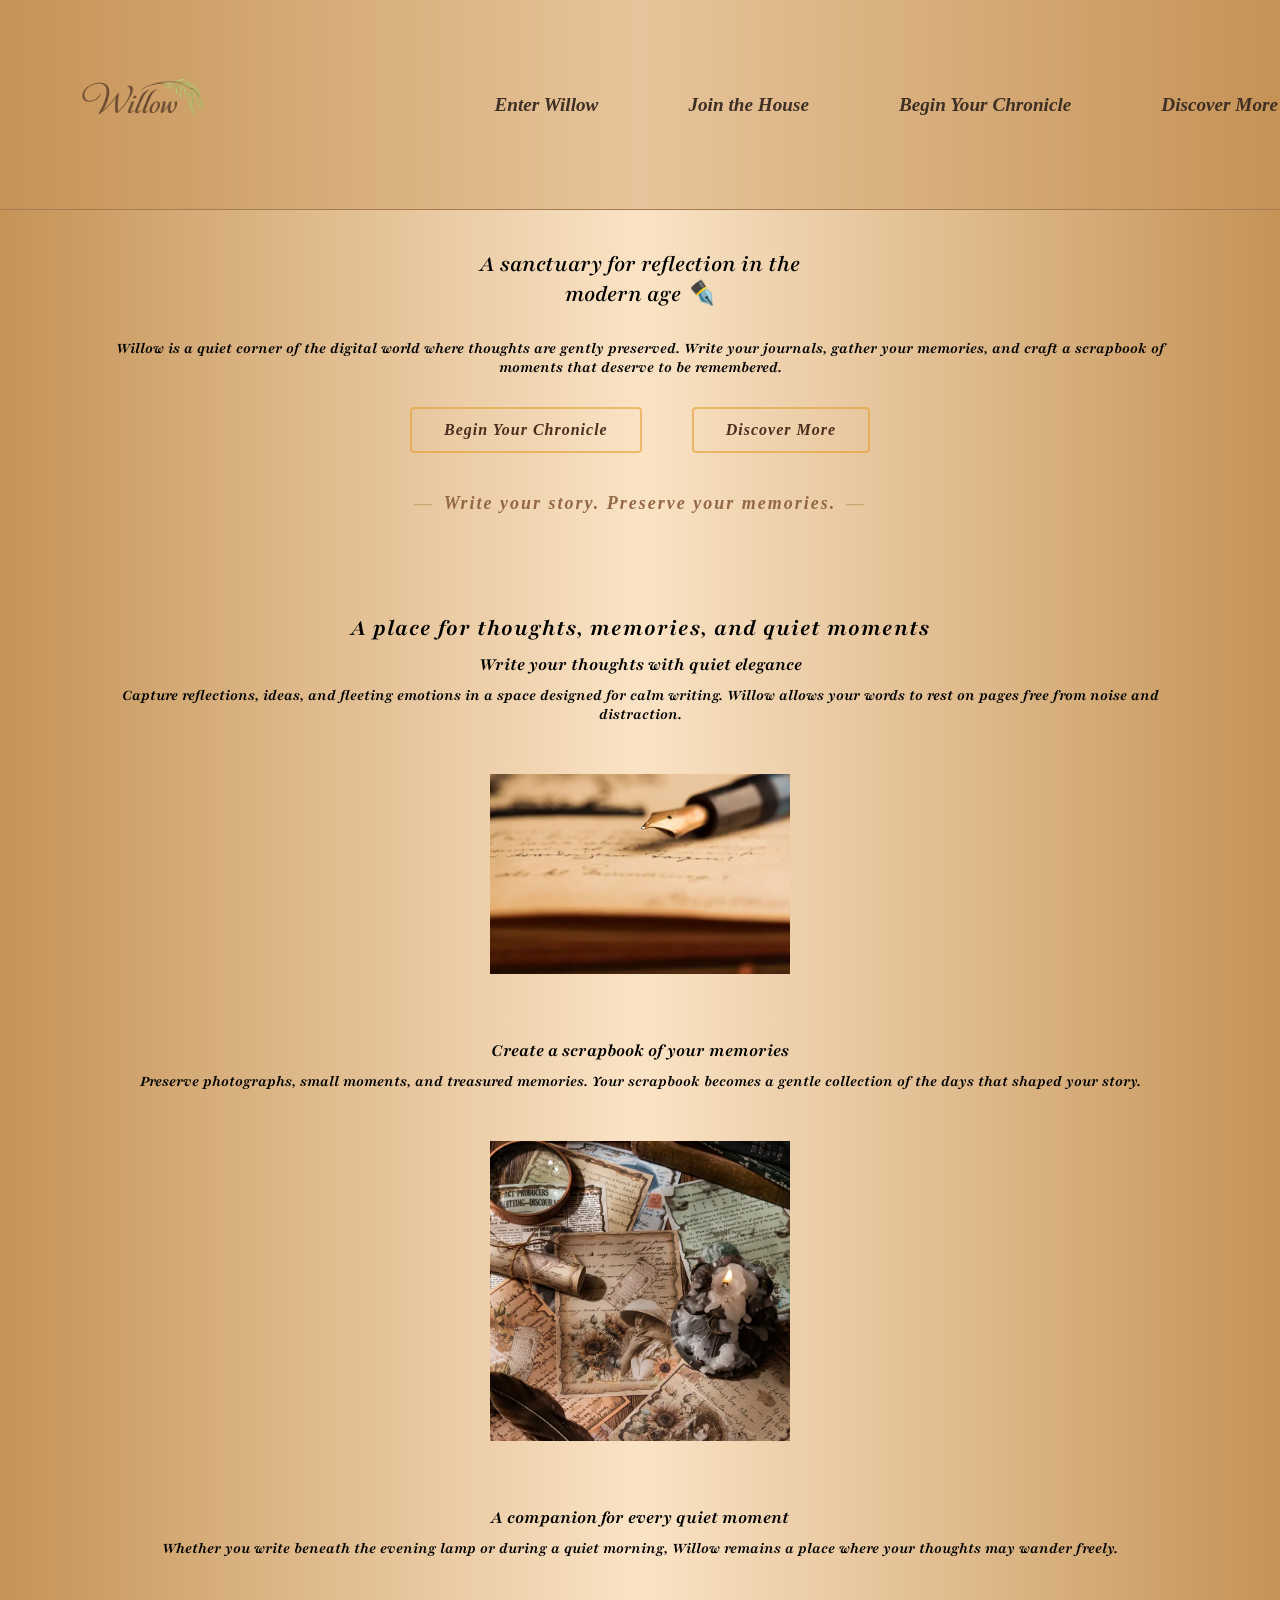
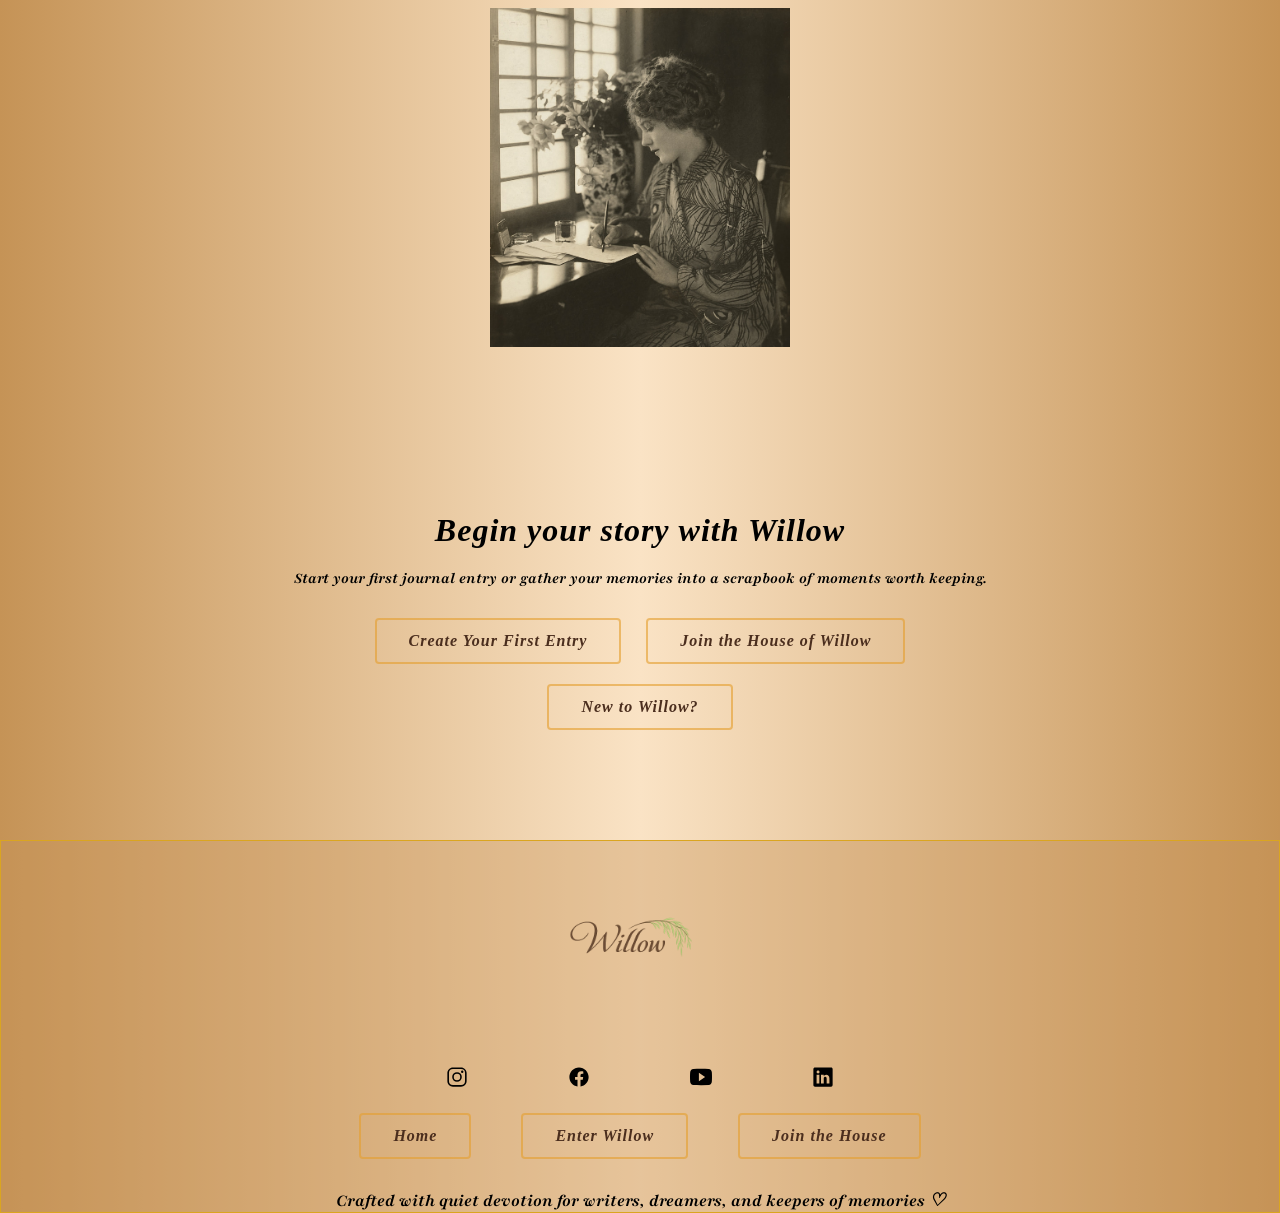
==== index.html @ 283a9eb8 "Updates" ====
<!DOCTYPE html>
<html lang="en">
<head>
    <meta charset="UTF-8">
    <meta name="viewport" content="width=device-width, initial-scale=1.0">
    <link rel="stylesheet" href="style.css">
    <link href="https://fonts.googleapis.com/css2?family=Playfair+Display+SC:ital,wght@0,400;0,700;0,900;1,400;1,700;1,900&family=Playfair:ital,opsz,wght@0,5..1200,300..900;1,5..1200,300..900&display=swap" rel="stylesheet">
    <title>Willow</title>
    
</head>
<body>

<header>

     <!-- NAVIGATION -->
 <nav class="navbar">

    <div class="logo">
        <a href="index.html">
            <img src="images/willow.png" alt="willow logo">
        </a>
    </div>

    <ul class="navlinks">
        <li><a href="login.html">Enter Willow</a></li>
        <li><a href="register.html">Join the House</a></li>
        <li><a href="register.html">Begin Your Chronicle</a></li>
        <li><a href="#features">Discover More</a></li>
    </ul>

</nav>

    <!-- HERO SECTION -->
     <section>
       <h1><span>A sanctuary for reflection</span> in the <br> modern age ✒️</h1>
       <p>Willow is a quiet corner of the digital world where thoughts are gently preserved. 
          Write your journals, gather your memories, and craft a scrapbook of moments that deserve to be remembered.</p>
       <div class="hero-buttons">
        <li><a href="register.html" class="button">Begin Your Chronicle</a></li>
        <li><a href="#features" class="button">Discover More</a></li>
       </div>
      
       <p class="tagline">Write your story. Preserve your memories.</p>
     </section>
</header>

<main>
    <!-- FEATURES SECTION -->
     <section>
        <h2 id="features">A place for <span>thoughts, memories, and quiet moments</span></h2>
         <div>
           <h3>Write your thoughts with quiet elegance</h3>
           <p>Capture reflections, ideas, and fleeting emotions in a space designed for calm writing.
            Willow allows your words to rest on pages free from noise and distraction.</p>
            <img src="images/vintage_paper.webp" alt="feature 1 display" width="300px">
         </div>
         <div>
            <h3>Create a scrapbook of your memories</h3>
            <p>Preserve photographs, small moments, and treasured memories. 
              Your scrapbook becomes a gentle collection of the days that shaped your story.</p>
              <img src="images/journaling.webp" alt="feature 2 display" width="300px">
         </div>
         <div>
            <h3>A companion for every quiet moment</h3>
            <p>Whether you write beneath the evening lamp or during a quiet morning,
              Willow remains a place where your thoughts may wander freely.</p>
            <img src="images/woman.jpg" alt="feature 3 display" width="300px">
         </div>
     </section>

   <!-- CTA SECTION -->
<section class="cta">
    <h2>Begin your story with Willow</h2>

    <p>
        Start your first journal entry or gather your memories into a scrapbook
        of moments worth keeping.
    </p>

    <div class="cta-buttons">
        <a href="Create/journal.html" class="button">
            Create Your First Entry
        </a>

        <a href="register.html" class="button">
            Join the House of Willow
        </a>
    </div>

    <a href="register.html" class="button">New to Willow?</a>
</section>
    
<!-- FOOTER  -->
<footer>
    <div class="logo">
        <a href="index.html">
            <img src="images/willow.png" alt="willow logo">
        </a>
    </div>
      
  <ul class="social">
    <li><a href="https://www.instagram.com/" target="_blank"><img src="images/instagram.svg" width="20px"></a></li>
    <li><a href="https://www.facebook.com/" target="_blank"><img src="images/facebook.svg" width="20px"></a></li>
    <li><a href="https://www.youtube.com/" target="_blank"><img src="images/youtube.svg" width="20px"></a></li>
    <li><a href="https://www.linkedin.com/" target="_blank"><img src="images/linkedin.svg" width="20px"></a></li>
  </ul>
  <ul class="links">
    <li><a href="index.html" class="button">Home</a></li>
    <li><a href="login.html" class="button">Enter Willow</a></li>
    <li><a href="register.html" class="button">Join the House</a></li>
  </ul>
    <p>Crafted with quiet devotion for writers, dreamers, and keepers of memories ♡</p>
</footer>
      

</body>
</html>
---- style.css ----
*{
margin:0;
padding:0;
box-sizing:border-box;
}

body{
  font-family: "Playfair", serif;
  font-optical-sizing: auto;
  font-weight: bold;
  font-style: italic;
  text-align: center;
  background: linear-gradient(to right,  #c59356, #fae3c5, #c59356);
}

img{
    
    transition: transform 1s;
}
img:hover{
    
    transform: translateX(-8px) rotate(9deg);
}

li{
    list-style: none;
}


/* SECTION */
header section{
    margin-top: 40px;
}
section{
    margin: 100px;
}
section h2{
    text-align: center;
    letter-spacing: 1px;
}
section div img{
    margin: 50px 20px;
}
section div{
    margin: 10px;
}
section div h3{
    margin: 10px;
}

.new{
    margin-top: 30px;
    font-size: 15px;
    font-family: 'Playfair', serif;
    font-style: italic;
    color: #825429;
    letter-spacing: 1px;
    opacity: 0.8;
}

/* NAVBAR */
.navbar{
    display: flex;
    justify-content: space-between;
    align-items: center;
    padding: 2px;
    border-bottom: 1px solid #a67c52;
    background-color: #c5935662;
}

.navlinks{
    display: flex;
    list-style: none;
    gap: 60px 90px;
    font-size: larger;
    font-family:'Segoe UI', Tahoma, Geneva, Verdana, sans-serif;
}

.logo img{
    transition: transform 0.3s;
    width: 300px;
    height: auto;
}

.logo img:hover{
    transform: translateY(3px);
}

.navlinks a{
    text-decoration: none;
    color: #3e2f25;
    font-family: 'Playfair Display', serif;
    font-weight: 600;
    transition: 0.3s ease-in;
}

.navlinks a:hover{
    color: #a67c52;
}

/* HERO SECTION */
.hero-buttons{
    display: flex;
    justify-content: center;
    gap: 50px;
    margin-top: 30px;
}

.tagline{
    margin-top: 40px;
    font-family: 'Playfair Display', serif;
    font-size: 18px;
    letter-spacing: 2px;
    color: #8a5d3a;   /* soft vintage brown */
    font-style: italic;
    opacity: 0.9;
}

.tagline::before,
.tagline::after{
    content: "—";
    margin: 0 10px;
    color: #c9a46c;
}

.button{
    display: inline-block;
    padding: 12px 32px;
    font-family: 'Playfair Display', serif;
    font-size: 16px;
    letter-spacing: 1px;
    color: #4b2e1e;
    text-decoration: none;
    border: 2px solid #e6a0309d;
    background-color: transparent;
    border-radius: 4px;
    transition: all 0.3s ease;
}

.button:hover{
    background-color: #4b2e1e;
    color: #c9a46c;
    border-color: #a67c52;
    transform: translateY(-2px);
    box-shadow: 0 6px 18px rgba(0,0,0,0.15);
}

/* CTA SECTION */
.cta{
    text-align: center;
    padding:10px;
}

.cta h2{
    font-family: 'Playfair Display', serif;
    font-size: 32px;
    margin-bottom: 20px;
}

.cta p{
    font-size: 16px;
    margin-bottom: 30px;
}

.cta-buttons{
    display: flex;
    justify-content: center;
    gap: 25px;
    margin-bottom: 20px;
}

.new{
    font-style: italic;
    opacity: 0.8;
}

/* FOOTER */
footer{
    background-color:#c5935662;;
    border: 1px solid goldenrod;
    text-align:center;
    display:grid;
    gap:20px;
    justify-items:center;
    width: 100%;
}

/* Social icons + links container */
footer ul{
    list-style:none;
    padding:0;
    margin:0;

    display:flex;
    flex-direction:row;
    align-items:center;
    gap:100px;
}

/* Social icons */
footer ul li img{
    width:22px;
    transition:0.3s;
}

footer ul li img:hover{
    transform:scale(1.2);
}

/* Navigation links */
footer ul li a{
    text-decoration:none;
    color:#4b2c63;
    font-style:italic;
}

footer ul li a:hover{
    text-decoration:none;
}

.links{
    display:flex;
    flex-direction:row;
    gap:50px;
}

/* Footer text */
footer p{
    font-style:italic;
    font-size:18px;
    margin-top:10px;
}


/* LOGIN PAGE */

/* container */

.login-container{
    width:400px;
    margin:120px auto;
    padding:40px;
    background:#fffaf3;
    border:1px solid #c9a46c;
    text-align:center;
    border-radius:6px;
}

/* heading */

.login-container h1{
    margin-bottom:10px;
    color:#4b2e1e;
}

.login-subtext{
    margin-bottom:30px;
    color:#7a5c46;
}

/* form */

.login-form{
    display:flex;
    flex-direction:column;
    text-align:left;
}

.login-form label{
    margin-top:15px;
    margin-bottom:5px;
    color:#4b2e1e;
}

.login-form input{
    padding:10px;
    border:1px solid #c9a46c;
    border-radius:4px;
    font-family:'Playfair Display', serif;
}

/* login button spacing */

.login-form .button{
    margin-top:25px;
}

/* register link */

.login-register{
    margin-top:20px;
}

.login-register a{
    color:#4b2e1e;
    text-decoration:none;
    font-weight:600;
}

/* REGISTER PAGE */

.register-container{
    width:420px;
    margin:120px auto;
    padding:40px;
    background:#fffaf3;
    border:1px solid #c9a46c;
    border-radius:6px;
    text-align:center;
}

.register-container h1{
    color:#4b2e1e;
    margin-bottom:10px;
}

.register-subtext{
    margin-bottom:30px;
    color:#7a5c46;
}

/* form */

.register-form{
    display:flex;
    flex-direction:column;
    text-align:left;
}

.register-form label{
    margin-top:15px;
    margin-bottom:5px;
    color:#4b2e1e;
}

.register-form input{
    padding:10px;
    border:1px solid #c9a46c;
    border-radius:4px;
    font-family:'Playfair Display', serif;
}

/* button spacing */

.register-form .button{
    margin-top:25px;
}

/* login link */

.login-link{
    margin-top:20px;
}

.login-link a{
    color:#4b2e1e;
    text-decoration:none;
    font-weight:600;
}

/* JOURNAL PAGE */
/* FORM CONTAINER */

.journal-form{
    background:#fdfaf3;
    width:400px;
    margin:120px auto;
    margin-top: 20px;
    padding:40px;
    border:1px solid #d4b483;
    border-radius:8px;

    box-shadow:0 10px 25px rgba(0,0,0,0.15);
}


/* HEADING */

h1{
    text-align:center;
    margin-bottom:30px;
    font-weight:600;
}


/* LABELS */

label{
    display:block;
    margin-top:15px;
    margin-bottom:5px;
    font-weight:500;
}


/* INPUT + SELECT + TEXTAREA */

input,
select,
textarea{

    width:100%;
    padding:10px;

    border:1px solid #c9a46c;
    border-radius:4px;

    font-family:serif;
    font-size:15px;

    background:#fffdf8;
}


/* TEXTAREA */

textarea{
    resize:vertical;
}


/* BUTTONS */

button{

    margin-top:20px;
    margin-right:10px;

    padding:10px 22px;

    border:2px solid #c9a46c;
    background:transparent;

    font-family:'Playfair Display', serif;
    letter-spacing:1px;

    color:#4b2e1e;
    cursor:pointer;

    transition:all 0.3s ease;
}


/* BUTTON HOVER */

button:hover{

    background:#4b2e1e;
    color:#f5efe6;

    transform:translateY(-2px);
    box-shadow:0 6px 15px rgba(0,0,0,0.15);
}

/* scrapbook button in journal page */
.btn_space{
    margin-top: 20px;
    margin-bottom: 60px;
}

.entry{
background:#f5e6c8;
padding:15px;
margin:15px;
border-left:4px solid #c9a46c;
font-family:serif;
}
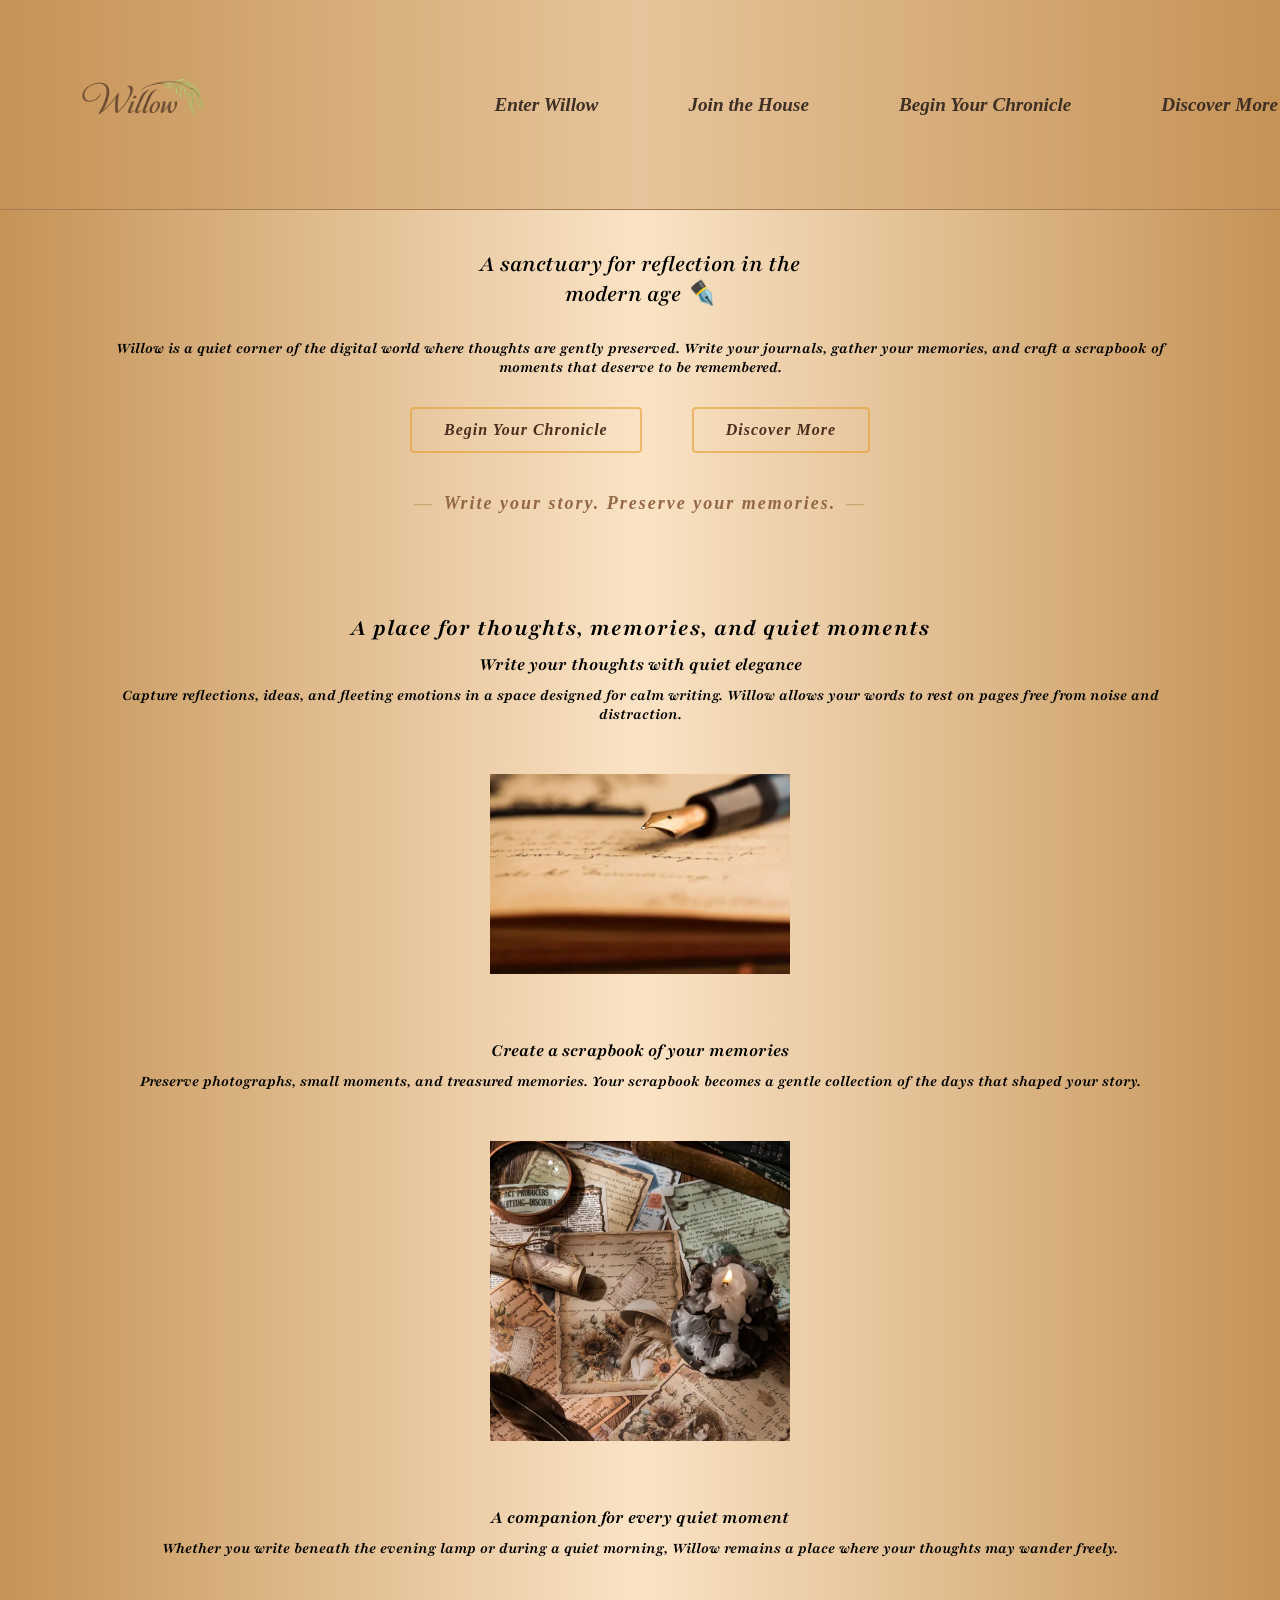
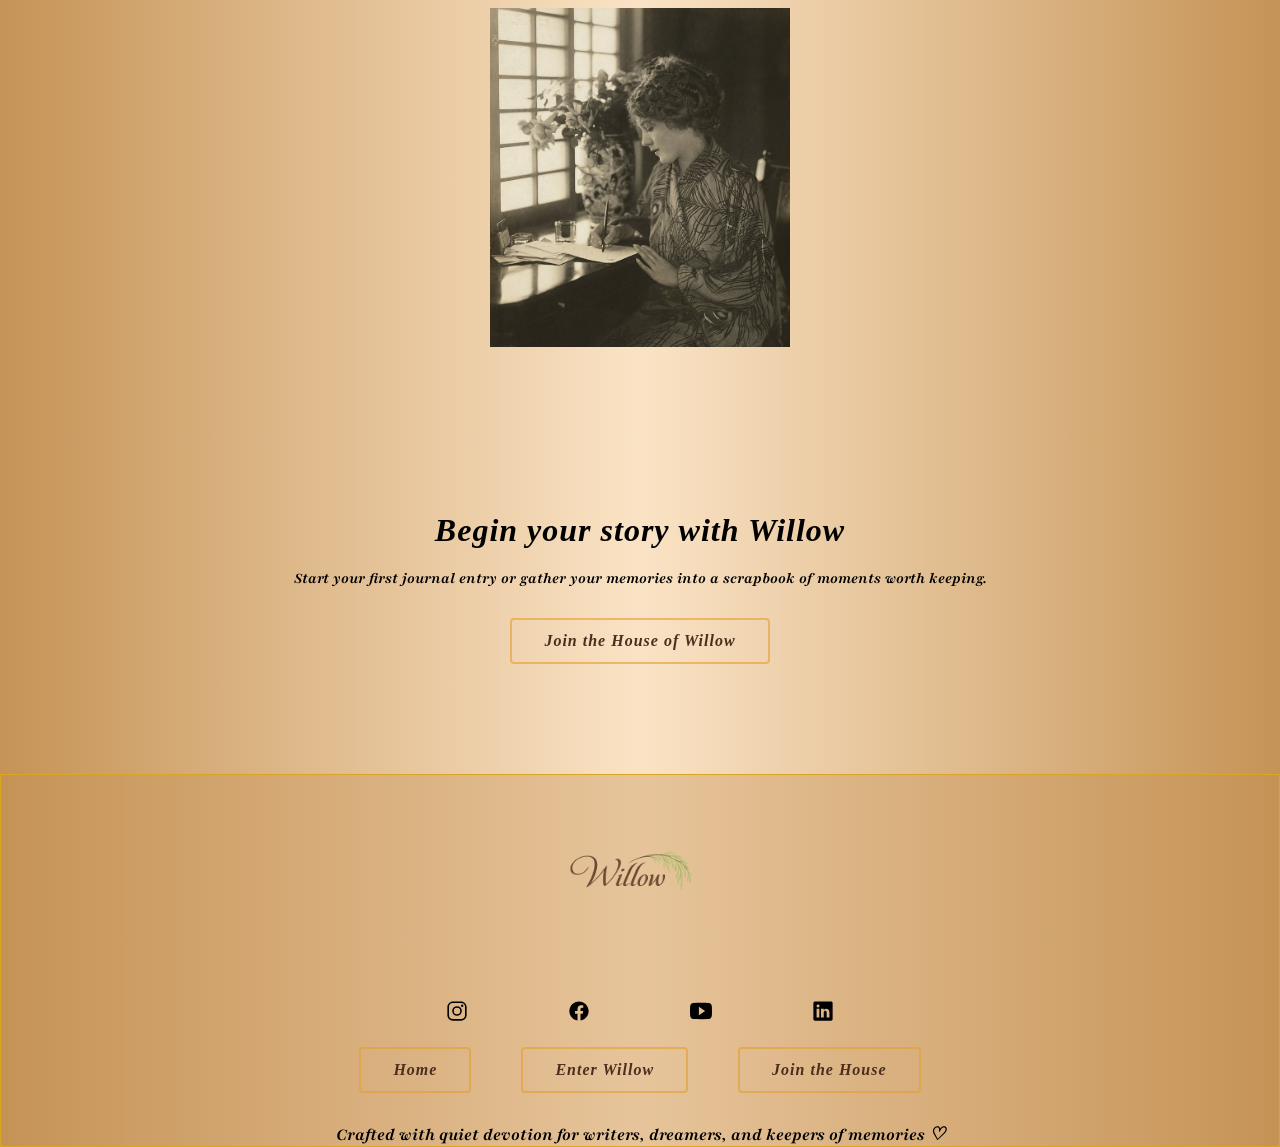
==== commit 3ff0a052: "update in home page" ====
--- a/index.html
+++ b/index.html
@@ -4,7 +4,8 @@
     <meta charset="UTF-8">
     <meta name="viewport" content="width=device-width, initial-scale=1.0">
     <link rel="stylesheet" href="style.css">
-    <link href="https://fonts.googleapis.com/css2?family=Playfair+Display+SC:ital,wght@0,400;0,700;0,900;1,400;1,700;1,900&family=Playfair:ital,opsz,wght@0,5..1200,300..900;1,5..1200,300..900&display=swap" rel="stylesheet">
+    <link href="https://fonts.googleapis.com/css2?family=Playfair+Display+SC:ital,wght@0,400;0,700;0,900;1,400;1,700;1,900&family=Playfair:ital,opsz,wght@0,5..1200,300..900;1,5..1200,300..900&display=swap"
+     rel="stylesheet">
     <title>Willow</title>
     
 </head>
@@ -77,17 +78,12 @@
         of moments worth keeping.
     </p>
 
-    <div class="cta-buttons">
-        <a href="Create/journal.html" class="button">
-            Create Your First Entry
-        </a>
+    
 
         <a href="register.html" class="button">
             Join the House of Willow
         </a>
     </div>
-
-    <a href="register.html" class="button">New to Willow?</a>
 </section>
     
 <!-- FOOTER  -->
--- a/style.css
+++ b/style.css
@@ -1,467 +1,533 @@
-*{
-margin:0;
-padding:0;
-box-sizing:border-box;
-}
-
-body{
+* {
+  margin: 0;
+  padding: 0;
+  box-sizing: border-box;
+}
+
+body {
   font-family: "Playfair", serif;
   font-optical-sizing: auto;
   font-weight: bold;
   font-style: italic;
   text-align: center;
-  background: linear-gradient(to right,  #c59356, #fae3c5, #c59356);
-}
-
-img{
-    
-    transition: transform 1s;
-}
-img:hover{
-    
-    transform: translateX(-8px) rotate(9deg);
-}
-
-li{
-    list-style: none;
-}
-
+  background: linear-gradient(to right, #c59356, #fae3c5, #c59356);
+}
+
+img {
+  transition: transform 1s;
+}
+img:hover {
+  transform: translateX(-8px) rotate(9deg);
+}
+
+li {
+  list-style: none;
+}
 
 /* SECTION */
-header section{
-    margin-top: 40px;
-}
-section{
-    margin: 100px;
-}
-section h2{
-    text-align: center;
-    letter-spacing: 1px;
-}
-section div img{
-    margin: 50px 20px;
-}
-section div{
-    margin: 10px;
-}
-section div h3{
-    margin: 10px;
-}
-
-.new{
-    margin-top: 30px;
-    font-size: 15px;
-    font-family: 'Playfair', serif;
-    font-style: italic;
-    color: #825429;
-    letter-spacing: 1px;
-    opacity: 0.8;
+header section {
+  margin-top: 40px;
+}
+section {
+  margin: 100px;
+}
+section h2 {
+  text-align: center;
+  letter-spacing: 1px;
+}
+section div img {
+  margin: 50px 20px;
+}
+section div {
+  margin: 10px;
+}
+section div h3 {
+  margin: 10px;
+}
+
+.new {
+  margin-top: 30px;
+  font-size: 15px;
+  font-family: "Playfair", serif;
+  font-style: italic;
+  color: #825429;
+  letter-spacing: 1px;
+  opacity: 0.8;
 }
 
 /* NAVBAR */
-.navbar{
-    display: flex;
-    justify-content: space-between;
-    align-items: center;
-    padding: 2px;
-    border-bottom: 1px solid #a67c52;
-    background-color: #c5935662;
-}
-
-.navlinks{
-    display: flex;
-    list-style: none;
-    gap: 60px 90px;
-    font-size: larger;
-    font-family:'Segoe UI', Tahoma, Geneva, Verdana, sans-serif;
-}
-
-.logo img{
-    transition: transform 0.3s;
-    width: 300px;
-    height: auto;
-}
-
-.logo img:hover{
-    transform: translateY(3px);
-}
-
-.navlinks a{
-    text-decoration: none;
-    color: #3e2f25;
-    font-family: 'Playfair Display', serif;
-    font-weight: 600;
-    transition: 0.3s ease-in;
-}
-
-.navlinks a:hover{
-    color: #a67c52;
+.navbar {
+  display: flex;
+  justify-content: space-between;
+  align-items: center;
+  padding: 2px;
+  border-bottom: 1px solid #a67c52;
+  background-color: #c5935662;
+}
+
+.navlinks {
+  display: flex;
+  list-style: none;
+  gap: 60px 90px;
+  font-size: larger;
+  font-family: "Segoe UI", Tahoma, Geneva, Verdana, sans-serif;
+}
+
+.logo img {
+  transition: transform 0.3s;
+  width: 300px;
+  height: auto;
+}
+
+.logo img:hover {
+  transform: translateY(3px);
+}
+
+.navlinks a {
+  text-decoration: none;
+  color: #3e2f25;
+  font-family: "Playfair Display", serif;
+  font-weight: 600;
+  transition: 0.3s ease-in;
+}
+
+.navlinks a:hover {
+  color: #a67c52;
 }
 
 /* HERO SECTION */
-.hero-buttons{
-    display: flex;
-    justify-content: center;
-    gap: 50px;
-    margin-top: 30px;
-}
-
-.tagline{
-    margin-top: 40px;
-    font-family: 'Playfair Display', serif;
-    font-size: 18px;
-    letter-spacing: 2px;
-    color: #8a5d3a;   /* soft vintage brown */
-    font-style: italic;
-    opacity: 0.9;
+.hero-buttons {
+  display: flex;
+  justify-content: center;
+  gap: 50px;
+  margin-top: 30px;
+}
+
+.tagline {
+  margin-top: 40px;
+  font-family: "Playfair Display", serif;
+  font-size: 18px;
+  letter-spacing: 2px;
+  color: #8a5d3a; /* soft vintage brown */
+  font-style: italic;
+  opacity: 0.9;
 }
 
 .tagline::before,
-.tagline::after{
-    content: "—";
-    margin: 0 10px;
-    color: #c9a46c;
-}
-
-.button{
-    display: inline-block;
-    padding: 12px 32px;
-    font-family: 'Playfair Display', serif;
-    font-size: 16px;
-    letter-spacing: 1px;
-    color: #4b2e1e;
-    text-decoration: none;
-    border: 2px solid #e6a0309d;
-    background-color: transparent;
-    border-radius: 4px;
-    transition: all 0.3s ease;
-}
-
-.button:hover{
-    background-color: #4b2e1e;
-    color: #c9a46c;
-    border-color: #a67c52;
-    transform: translateY(-2px);
-    box-shadow: 0 6px 18px rgba(0,0,0,0.15);
+.tagline::after {
+  content: "—";
+  margin: 0 10px;
+  color: #c9a46c;
+}
+
+.button {
+  display: inline-block;
+  padding: 12px 32px;
+  font-family: "Playfair Display", serif;
+  font-size: 16px;
+  letter-spacing: 1px;
+  color: #4b2e1e;
+  text-decoration: none;
+  border: 2px solid #e6a0309d;
+  background-color: transparent;
+  border-radius: 4px;
+  transition: all 0.3s ease;
+}
+
+.button:hover {
+  background-color: #4b2e1e;
+  color: #c9a46c;
+  border-color: #a67c52;
+  transform: translateY(-2px);
+  box-shadow: 0 6px 18px rgba(0, 0, 0, 0.15);
 }
 
 /* CTA SECTION */
-.cta{
-    text-align: center;
-    padding:10px;
-}
-
-.cta h2{
-    font-family: 'Playfair Display', serif;
-    font-size: 32px;
-    margin-bottom: 20px;
-}
-
-.cta p{
-    font-size: 16px;
-    margin-bottom: 30px;
-}
-
-.cta-buttons{
-    display: flex;
-    justify-content: center;
-    gap: 25px;
-    margin-bottom: 20px;
-}
-
-.new{
-    font-style: italic;
-    opacity: 0.8;
+.cta {
+  text-align: center;
+  padding: 10px;
+}
+
+.cta h2 {
+  font-family: "Playfair Display", serif;
+  font-size: 32px;
+  margin-bottom: 20px;
+}
+
+.cta p {
+  font-size: 16px;
+  margin-bottom: 30px;
+}
+
+.cta-buttons {
+  display: flex;
+  justify-content: center;
+  gap: 25px;
+  margin-bottom: 20px;
+}
+
+.new {
+  font-style: italic;
+  opacity: 0.8;
 }
 
 /* FOOTER */
-footer{
-    background-color:#c5935662;;
-    border: 1px solid goldenrod;
-    text-align:center;
-    display:grid;
-    gap:20px;
-    justify-items:center;
-    width: 100%;
+footer {
+  background-color: #c5935662;
+  border: 1px solid goldenrod;
+  text-align: center;
+  display: grid;
+  gap: 20px;
+  justify-items: center;
+  width: 100%;
 }
 
 /* Social icons + links container */
-footer ul{
-    list-style:none;
-    padding:0;
-    margin:0;
-
-    display:flex;
-    flex-direction:row;
-    align-items:center;
-    gap:100px;
+footer ul {
+  list-style: none;
+  padding: 0;
+  margin: 0;
+
+  display: flex;
+  flex-direction: row;
+  align-items: center;
+  gap: 100px;
 }
 
 /* Social icons */
-footer ul li img{
-    width:22px;
-    transition:0.3s;
-}
-
-footer ul li img:hover{
-    transform:scale(1.2);
+footer ul li img {
+  width: 22px;
+  transition: 0.3s;
+}
+
+footer ul li img:hover {
+  transform: scale(1.2);
 }
 
 /* Navigation links */
-footer ul li a{
-    text-decoration:none;
-    color:#4b2c63;
-    font-style:italic;
-}
-
-footer ul li a:hover{
-    text-decoration:none;
-}
-
-.links{
-    display:flex;
-    flex-direction:row;
-    gap:50px;
+footer ul li a {
+  text-decoration: none;
+  color: #4b2c63;
+  font-style: italic;
+}
+
+footer ul li a:hover {
+  text-decoration: none;
+}
+
+.links {
+  display: flex;
+  flex-direction: row;
+  gap: 50px;
 }
 
 /* Footer text */
-footer p{
-    font-style:italic;
-    font-size:18px;
-    margin-top:10px;
-}
-
+footer p {
+  font-style: italic;
+  font-size: 18px;
+  margin-top: 10px;
+}
 
 /* LOGIN PAGE */
 
 /* container */
 
-.login-container{
-    width:400px;
-    margin:120px auto;
-    padding:40px;
-    background:#fffaf3;
-    border:1px solid #c9a46c;
-    text-align:center;
-    border-radius:6px;
+.login-container {
+  width: 400px;
+  margin: 120px auto;
+  padding: 40px;
+  background: #fffaf3;
+  border: 1px solid #c9a46c;
+  text-align: center;
+  border-radius: 6px;
 }
 
 /* heading */
 
-.login-container h1{
-    margin-bottom:10px;
-    color:#4b2e1e;
-}
-
-.login-subtext{
-    margin-bottom:30px;
-    color:#7a5c46;
+.login-container h1 {
+  margin-bottom: 10px;
+  color: #4b2e1e;
+}
+
+.login-subtext {
+  margin-bottom: 30px;
+  color: #7a5c46;
 }
 
 /* form */
 
-.login-form{
-    display:flex;
-    flex-direction:column;
-    text-align:left;
-}
-
-.login-form label{
-    margin-top:15px;
-    margin-bottom:5px;
-    color:#4b2e1e;
-}
-
-.login-form input{
-    padding:10px;
-    border:1px solid #c9a46c;
-    border-radius:4px;
-    font-family:'Playfair Display', serif;
+.login-form {
+  display: flex;
+  flex-direction: column;
+  text-align: left;
+}
+
+.login-form label {
+  margin-top: 15px;
+  margin-bottom: 5px;
+  color: #4b2e1e;
+}
+
+.login-form input {
+  padding: 10px;
+  border: 1px solid #c9a46c;
+  border-radius: 4px;
+  font-family: "Playfair Display", serif;
 }
 
 /* login button spacing */
 
-.login-form .button{
-    margin-top:25px;
+.login-form .button {
+  margin-top: 25px;
 }
 
 /* register link */
 
-.login-register{
-    margin-top:20px;
-}
-
-.login-register a{
-    color:#4b2e1e;
-    text-decoration:none;
-    font-weight:600;
+.login-register {
+  margin-top: 20px;
+}
+
+.login-register a {
+  color: #4b2e1e;
+  text-decoration: none;
+  font-weight: 600;
 }
 
 /* REGISTER PAGE */
 
-.register-container{
-    width:420px;
-    margin:120px auto;
-    padding:40px;
-    background:#fffaf3;
-    border:1px solid #c9a46c;
-    border-radius:6px;
-    text-align:center;
-}
-
-.register-container h1{
-    color:#4b2e1e;
-    margin-bottom:10px;
-}
-
-.register-subtext{
-    margin-bottom:30px;
-    color:#7a5c46;
+.register-container {
+  width: 420px;
+  margin: 120px auto;
+  padding: 40px;
+  background: #fffaf3;
+  border: 1px solid #c9a46c;
+  border-radius: 6px;
+  text-align: center;
+}
+
+.register-container h1 {
+  color: #4b2e1e;
+  margin-bottom: 10px;
+}
+
+.register-subtext {
+  margin-bottom: 30px;
+  color: #7a5c46;
 }
 
 /* form */
 
-.register-form{
-    display:flex;
-    flex-direction:column;
-    text-align:left;
-}
-
-.register-form label{
-    margin-top:15px;
-    margin-bottom:5px;
-    color:#4b2e1e;
-}
-
-.register-form input{
-    padding:10px;
-    border:1px solid #c9a46c;
-    border-radius:4px;
-    font-family:'Playfair Display', serif;
+.register-form {
+  display: flex;
+  flex-direction: column;
+  text-align: left;
+}
+
+.register-form label {
+  margin-top: 15px;
+  margin-bottom: 5px;
+  color: #4b2e1e;
+}
+
+.register-form input {
+  padding: 10px;
+  border: 1px solid #c9a46c;
+  border-radius: 4px;
+  font-family: "Playfair Display", serif;
 }
 
 /* button spacing */
 
-.register-form .button{
-    margin-top:25px;
+.register-form .button {
+  margin-top: 25px;
 }
 
 /* login link */
 
-.login-link{
-    margin-top:20px;
-}
-
-.login-link a{
-    color:#4b2e1e;
-    text-decoration:none;
-    font-weight:600;
+.login-link {
+  margin-top: 20px;
+}
+
+.login-link a {
+  color: #4b2e1e;
+  text-decoration: none;
+  font-weight: 600;
 }
 
 /* JOURNAL PAGE */
 /* FORM CONTAINER */
 
-.journal-form{
-    background:#fdfaf3;
-    width:400px;
-    margin:120px auto;
-    margin-top: 20px;
-    padding:40px;
-    border:1px solid #d4b483;
-    border-radius:8px;
-
-    box-shadow:0 10px 25px rgba(0,0,0,0.15);
-}
-
+.journal-form {
+  background: #fdfaf3;
+  width: 400px;
+  margin: 120px auto;
+  margin-top: 20px;
+  padding: 40px;
+  border: 1px solid #d4b483;
+  border-radius: 8px;
+
+  box-shadow: 0 10px 25px rgba(0, 0, 0, 0.15);
+}
 
 /* HEADING */
 
-h1{
-    text-align:center;
-    margin-bottom:30px;
-    font-weight:600;
-}
-
+h1 {
+  text-align: center;
+  margin-bottom: 30px;
+  font-weight: 600;
+}
 
 /* LABELS */
 
-label{
-    display:block;
-    margin-top:15px;
-    margin-bottom:5px;
-    font-weight:500;
-}
-
+label {
+  display: block;
+  margin-top: 15px;
+  margin-bottom: 5px;
+  font-weight: 500;
+}
 
 /* INPUT + SELECT + TEXTAREA */
 
 input,
 select,
-textarea{
-
-    width:100%;
-    padding:10px;
-
-    border:1px solid #c9a46c;
-    border-radius:4px;
-
-    font-family:serif;
-    font-size:15px;
-
-    background:#fffdf8;
-}
-
+textarea {
+  width: 100%;
+  padding: 10px;
+
+  border: 1px solid #c9a46c;
+  border-radius: 4px;
+
+  font-family: serif;
+  font-size: 15px;
+
+  background: #fffdf8;
+}
 
 /* TEXTAREA */
 
-textarea{
-    resize:vertical;
-}
-
+textarea {
+  resize: vertical;
+}
 
 /* BUTTONS */
 
-button{
-
-    margin-top:20px;
-    margin-right:10px;
-
-    padding:10px 22px;
-
-    border:2px solid #c9a46c;
-    background:transparent;
-
-    font-family:'Playfair Display', serif;
-    letter-spacing:1px;
-
-    color:#4b2e1e;
-    cursor:pointer;
-
-    transition:all 0.3s ease;
-}
-
+button {
+  margin-top: 20px;
+  margin-right: 10px;
+
+  padding: 10px 22px;
+
+  border: 2px solid #c9a46c;
+  background: transparent;
+
+  font-family: "Playfair Display", serif;
+  letter-spacing: 1px;
+
+  color: #4b2e1e;
+  cursor: pointer;
+
+  transition: all 0.3s ease;
+}
 
 /* BUTTON HOVER */
 
-button:hover{
-
-    background:#4b2e1e;
-    color:#f5efe6;
-
-    transform:translateY(-2px);
-    box-shadow:0 6px 15px rgba(0,0,0,0.15);
+button:hover {
+  background: #4b2e1e;
+  color: #f5efe6;
+
+  transform: translateY(-2px);
+  box-shadow: 0 6px 15px rgba(0, 0, 0, 0.15);
 }
 
 /* scrapbook button in journal page */
-.btn_space{
-    margin-top: 20px;
-    margin-bottom: 60px;
-}
-
-.entry{
-background:#f5e6c8;
-padding:15px;
-margin:15px;
-border-left:4px solid #c9a46c;
-font-family:serif;
-}+.btn_space {
+  margin-top: 20px;
+  margin-bottom: 60px;
+}
+
+.entry {
+  background: #f5e6c8;
+  padding: 15px;
+  margin: 15px;
+  border-left: 4px solid #c9a46c;
+  font-family: serif;
+}
+
+/* SCRAPBOOK */
+.collage {
+  display: grid;
+  grid-template-columns: 1fr 1fr 1fr;
+  grid-template-rows: 1fr 1fr 1fr;
+  gap: 40px;
+  justify-items: center;
+  align-items: center;
+  margin-top: 40px;
+}
+
+.top {
+  grid-column: 2;
+  grid-row: 1;
+}
+.left {
+  grid-column: 1;
+  grid-row: 2;
+}
+.center {
+  grid-column: 2;
+  grid-row: 2;
+}
+.right {
+  grid-column: 3;
+  grid-row: 2;
+}
+.bottom {
+  grid-column: 2;
+  grid-row: 3;
+}
+
+.photo {
+  width: 300px;
+  height: 325px;
+  /* hiding extra part */
+  overflow: hidden;
+  background: #f5efe6;
+  padding: 10px;
+  box-shadow: 0 8px 20px rgba;
+}
+
+.photo img {
+  width: 200px;
+  height: 150px;
+  object-fit: cover;
+  border: 4px solid #d3af37;
+  border-radius: 10px;
+  box-shadow: 0 8px 18px rgba(0, 0, 0, 0.2);
+  margin-top: 10px;
+}
+
+.center img {
+  width: 220px;
+  height: 220px;
+  object-fit: cover;
+  border-radius: 50%;
+  border: 4px solid #d3af37;
+}
+
+.photo p {
+  margin-top: 10px;
+  font-style: italic;
+  color: #967509;
+}
+
+.top img {
+  transform: rotate(-4deg);
+}
+.left img {
+  transform: rotate(3deg);
+}
+.right img {
+  transform: rotate(-3deg);
+}
+.bottom img {
+  transform: rotate(4deg);
+}
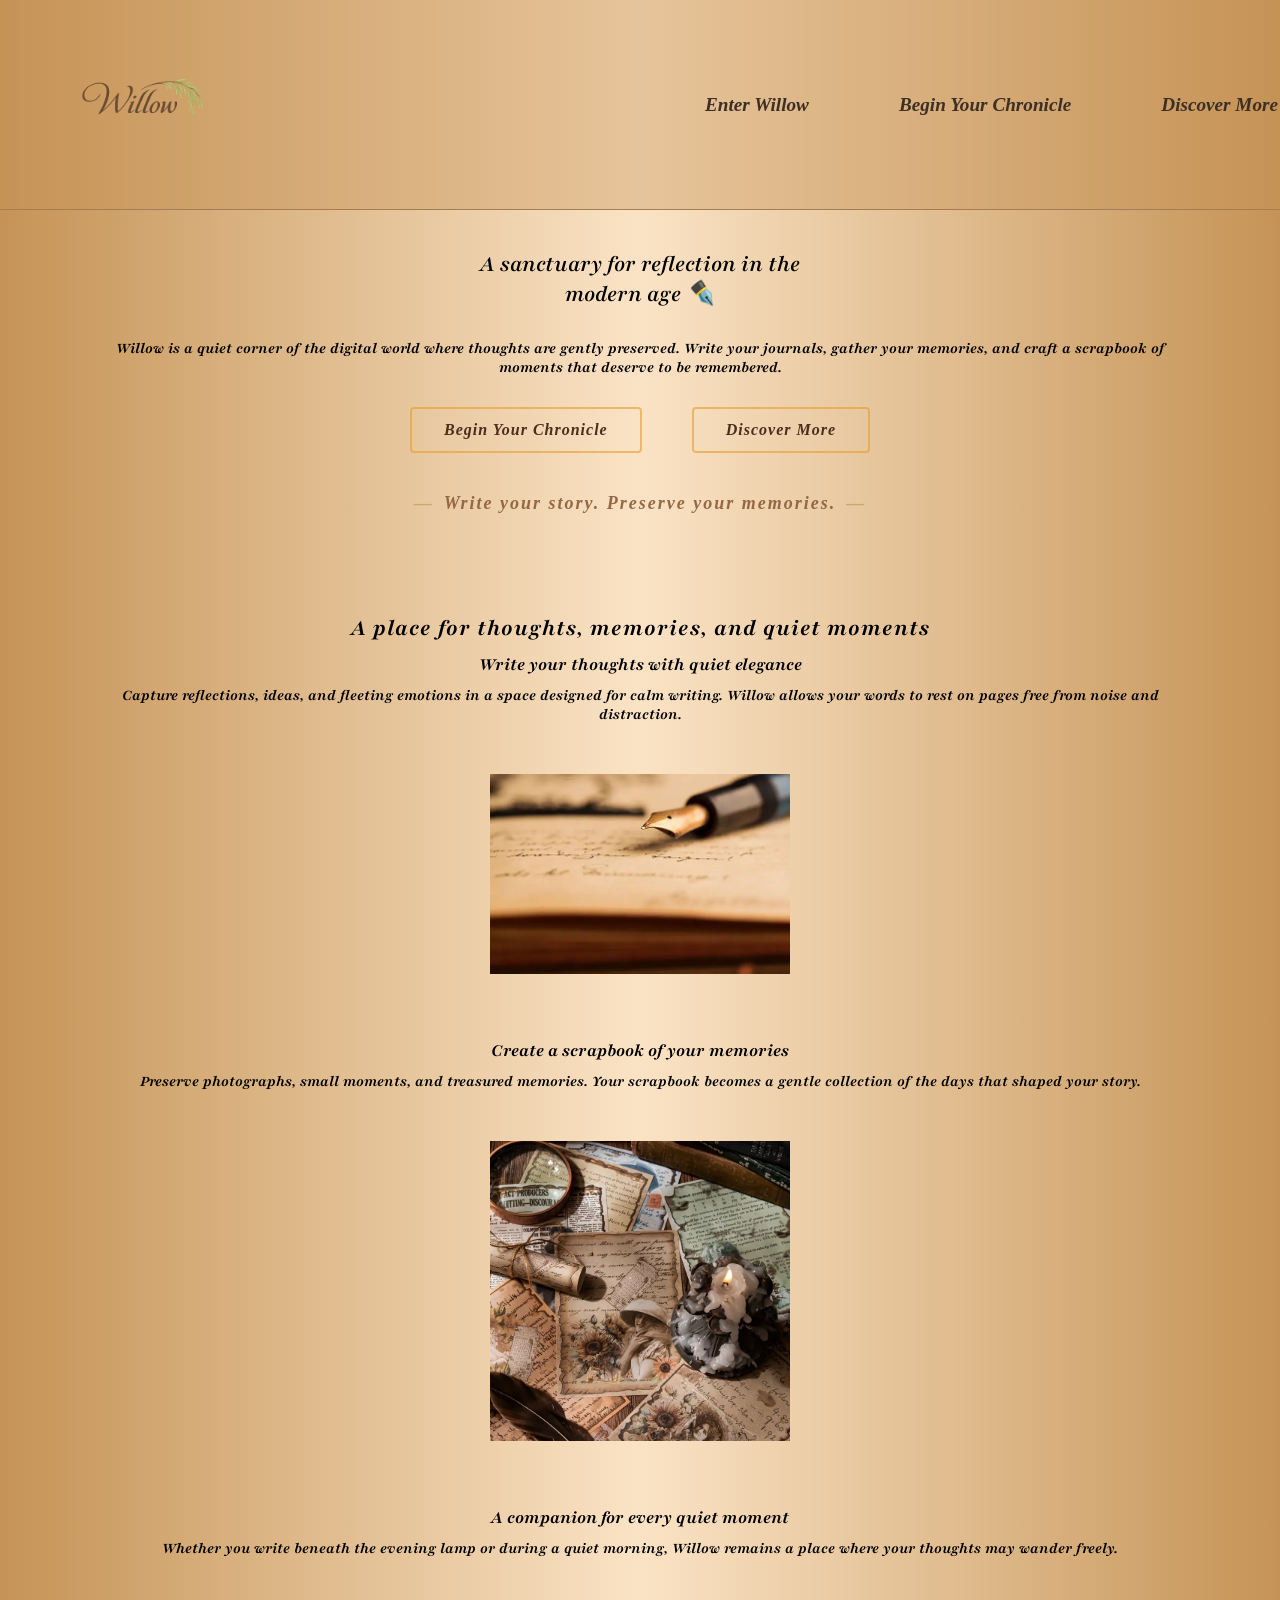
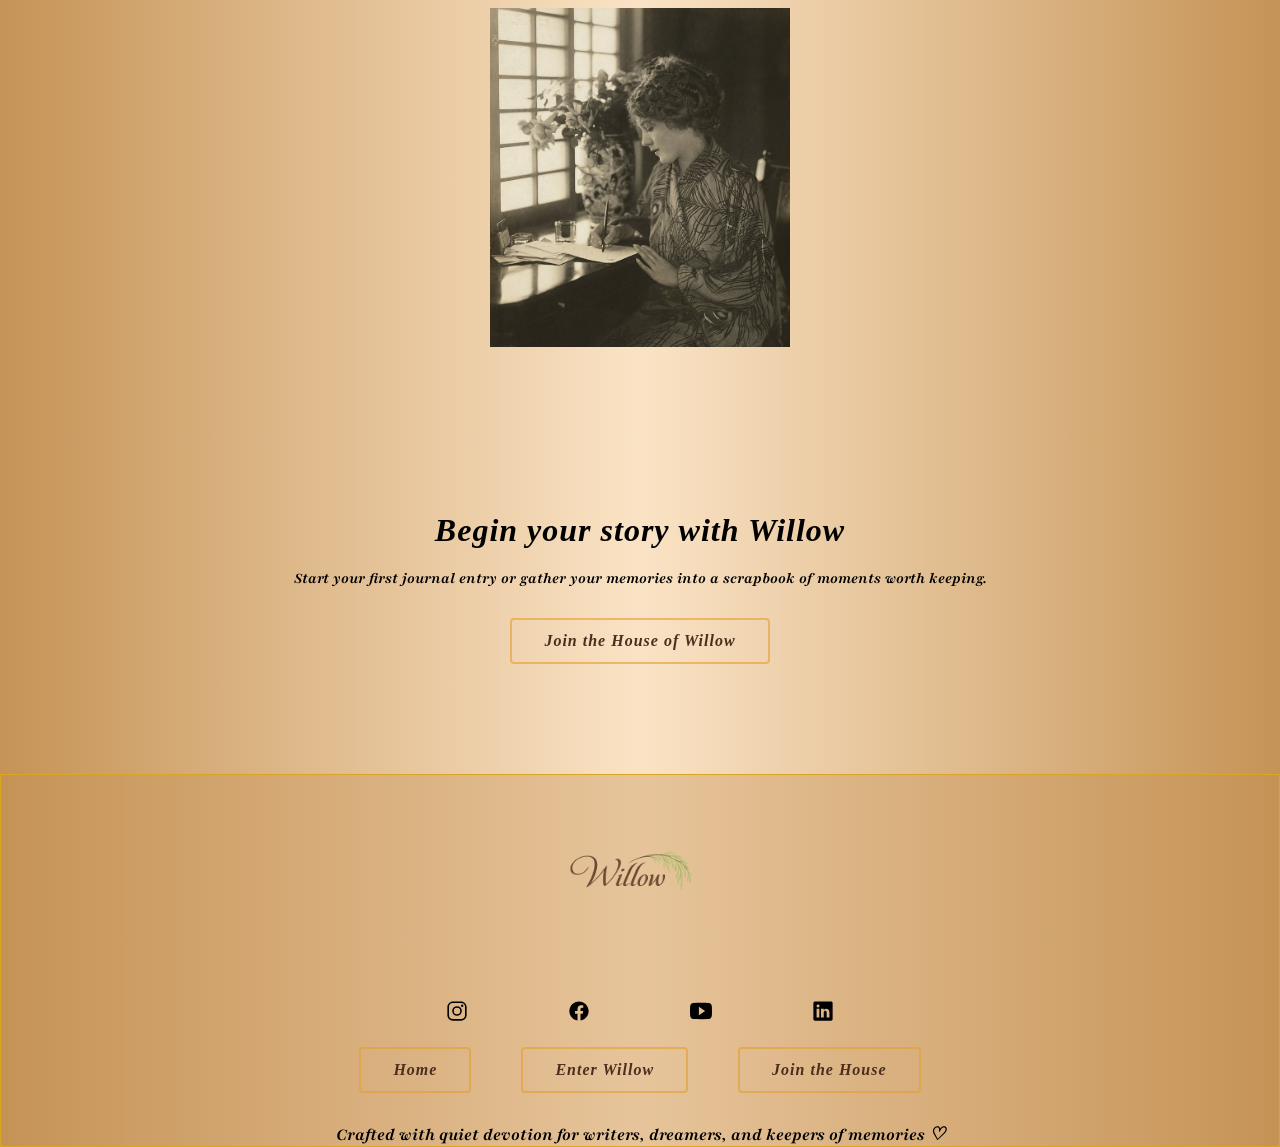
==== commit 4420c565: "update" ====
--- a/index.html
+++ b/index.html
@@ -24,7 +24,6 @@
 
     <ul class="navlinks">
         <li><a href="login.html">Enter Willow</a></li>
-        <li><a href="register.html">Join the House</a></li>
         <li><a href="register.html">Begin Your Chronicle</a></li>
         <li><a href="#features">Discover More</a></li>
     </ul>
@@ -78,7 +77,10 @@
         of moments worth keeping.
     </p>
 
-    
+    <!-- <div class="cta-buttons">
+        <a href="Create/journal.html" class="button">
+            Create Your First Entry
+        </a> -->
 
         <a href="register.html" class="button">
             Join the House of Willow
